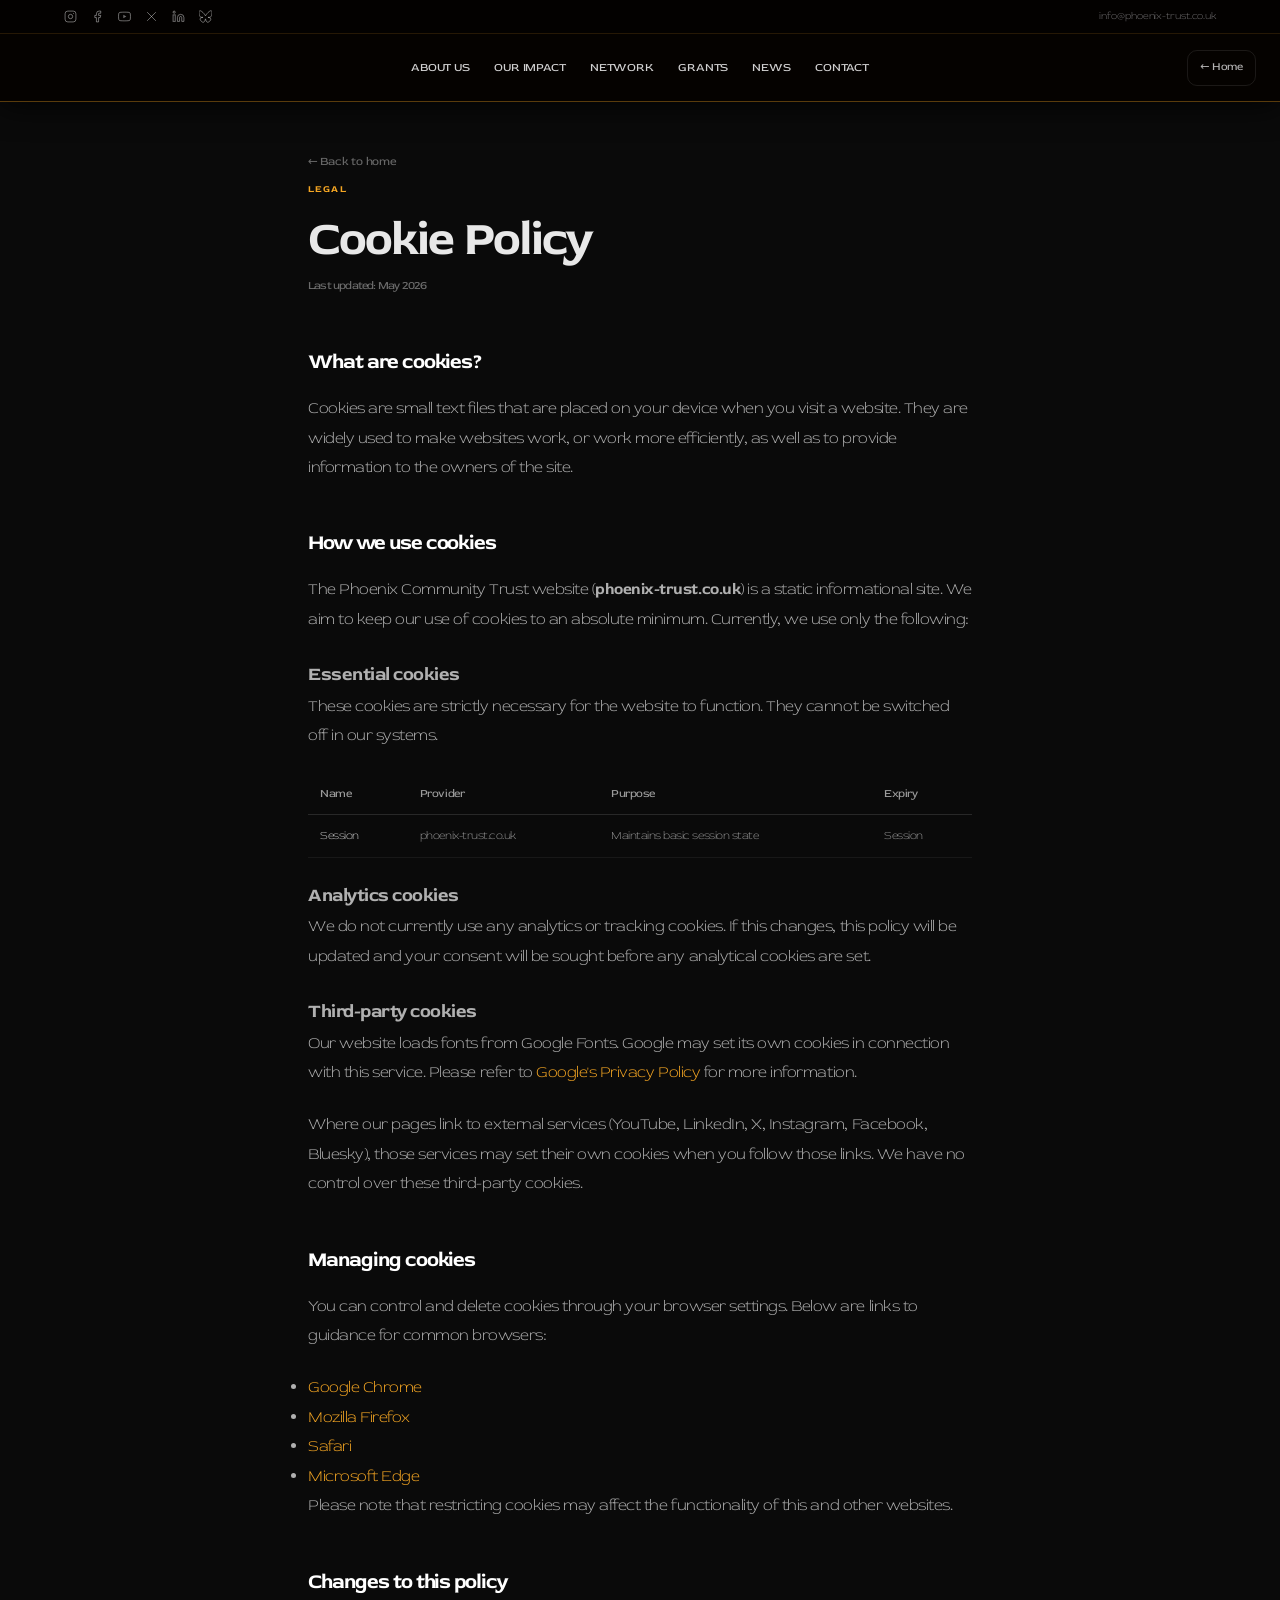
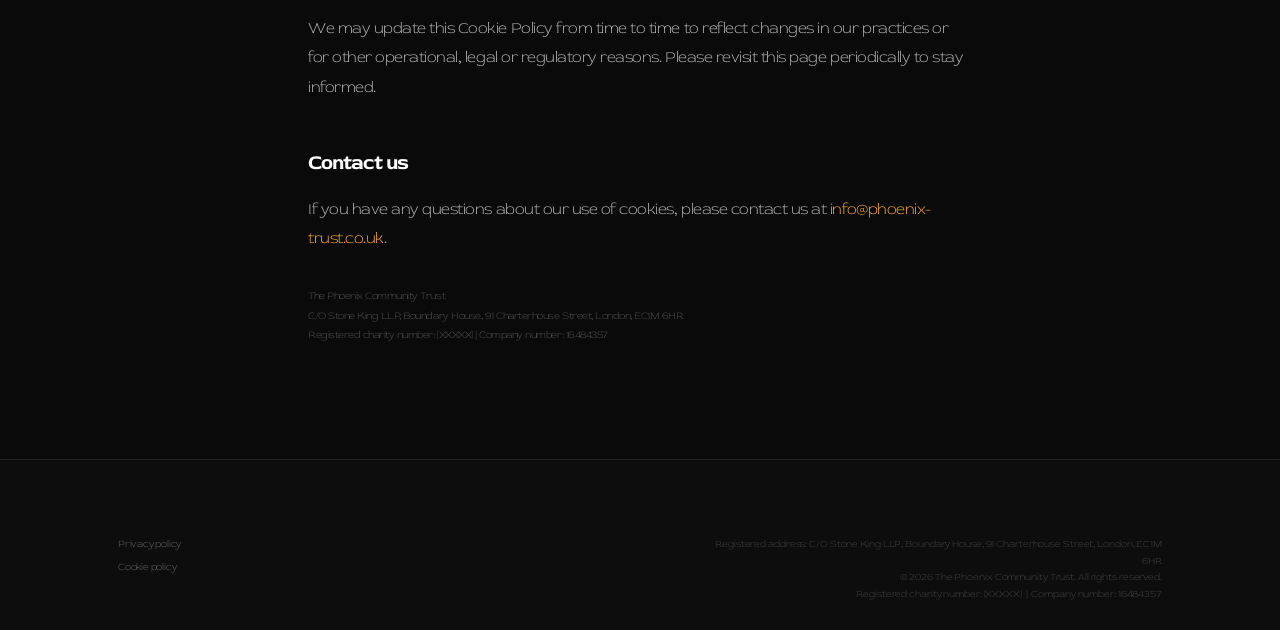
==== cookies.html @ 5bc03582 "Add top bar, Board of Trustees, cookies.html, footer legal update - Fixed top bar (34px): social ico" ====
<!DOCTYPE html>
<html lang="en">
<head>
  <meta charset="UTF-8" />
  <meta name="viewport" content="width=device-width, initial-scale=1.0" />
  <title>Cookie Policy — The Phoenix Community Trust</title>
  <link rel="stylesheet" href="styles.css" />
  <link rel="preconnect" href="https://fonts.googleapis.com" />
  <link rel="preconnect" href="https://fonts.gstatic.com" crossorigin />
  <link href="https://fonts.googleapis.com/css2?family=Red+Rose:wght@300;400;700&display=swap" rel="stylesheet" />
</head>
<body>

  <!-- ===================== TOP BAR ===================== -->
  <div class="topbar" role="complementary" aria-label="Social links and contact">
    <div class="topbar-inner">
      <div class="topbar-socials" aria-label="Follow us">
        <a href="#" class="tb-social" aria-label="Instagram" rel="noopener noreferrer" target="_blank">
          <svg width="13" height="13" viewBox="0 0 24 24" fill="none" stroke="currentColor" stroke-width="1.8" aria-hidden="true"><rect x="2" y="2" width="20" height="20" rx="5"/><circle cx="12" cy="12" r="4"/><circle cx="17.5" cy="6.5" r="1" fill="currentColor" stroke="none"/></svg>
        </a>
        <a href="#" class="tb-social" aria-label="Facebook" rel="noopener noreferrer" target="_blank">
          <svg width="13" height="13" viewBox="0 0 24 24" fill="none" stroke="currentColor" stroke-width="1.8" aria-hidden="true"><path d="M18 2h-3a5 5 0 0 0-5 5v3H7v4h3v8h4v-8h3l1-4h-4V7a1 1 0 0 1 1-1h3z"/></svg>
        </a>
        <a href="https://www.youtube.com/@ThePhoenixCommunityTrust" class="tb-social" aria-label="YouTube" rel="noopener noreferrer" target="_blank">
          <svg width="13" height="13" viewBox="0 0 24 24" fill="none" stroke="currentColor" stroke-width="1.8" aria-hidden="true"><path d="M22.54 6.42a2.78 2.78 0 0 0-1.95-1.96C18.88 4 12 4 12 4s-6.88 0-8.59.46A2.78 2.78 0 0 0 1.46 6.42 29 29 0 0 0 1 12a29 29 0 0 0 .46 5.58A2.78 2.78 0 0 0 3.41 19.6C5.12 20 12 20 12 20s6.88 0 8.59-.46a2.78 2.78 0 0 0 1.95-1.95A29 29 0 0 0 23 12a29 29 0 0 0-.46-5.58z"/><polygon points="9.75 15.02 15.5 12 9.75 8.98 9.75 15.02" fill="currentColor" stroke="none"/></svg>
        </a>
        <a href="https://x.com/phoenix_trust_" class="tb-social" aria-label="X (Twitter)" rel="noopener noreferrer" target="_blank">
          <svg width="13" height="13" viewBox="0 0 24 24" fill="none" stroke="currentColor" stroke-width="1.8" aria-hidden="true"><path d="M4 4l16 16M20 4L4 20"/></svg>
        </a>
        <a href="https://www.linkedin.com/company/phoenix-community-trust/" class="tb-social" aria-label="LinkedIn" rel="noopener noreferrer" target="_blank">
          <svg width="13" height="13" viewBox="0 0 24 24" fill="none" stroke="currentColor" stroke-width="1.8" aria-hidden="true"><path d="M16 8a6 6 0 0 1 6 6v7h-4v-7a2 2 0 0 0-4 0v7h-4v-7a6 6 0 0 1 6-6z"/><rect x="2" y="9" width="4" height="12"/><circle cx="4" cy="4" r="2"/></svg>
        </a>
        <a href="https://bsky.app/profile/phoenix-trust.bsky.social" class="tb-social" aria-label="Bluesky" rel="noopener noreferrer" target="_blank">
          <svg width="13" height="13" viewBox="0 0 24 24" fill="none" stroke="currentColor" stroke-width="1.8" aria-hidden="true"><path d="M12 10.8c-1.087-2.114-4.046-6.053-6.798-7.995C2.566.944 1.561 1.266.902 1.565.139 1.908 0 3.08 0 3.768c0 .69.378 5.65.624 6.479.815 2.736 3.713 3.66 6.383 3.364.136-.02.275-.039.415-.056-.138.022-.276.04-.415.056-3.912.58-7.387 2.005-2.83 7.078 5.013 5.19 6.87-1.113 7.823-4.308.953 3.195 2.05 9.271 7.733 4.308 4.267-4.308 1.172-6.498-2.74-7.078a8.741 8.741 0 0 1-.415-.056c.14.017.279.036.415.056 2.67.297 5.568-.628 6.383-3.364.246-.828.624-5.79.624-6.478 0-.69-.139-1.861-.902-2.204-.659-.299-1.664-.62-4.3 1.24C16.046 4.748 13.087 8.687 12 10.8z"/></svg>
        </a>
      </div>
      <a href="mailto:info@phoenix-trust.co.uk" class="tb-email">info@phoenix-trust.co.uk</a>
    </div>
  </div>

  <a class="skip-link" href="#main-content">Skip to main content</a>

  <header class="site-header" id="site-header">
    <nav class="header-nav" id="main-nav" aria-label="Primary navigation">
      <a href="index.html#about"  class="nav-link">About Us</a>
      <a href="index.html#impact" class="nav-link">Our Impact</a>
      <a href="index.html#network" class="nav-link">Network</a>
      <a href="index.html#grants" class="nav-link">Grants</a>
      <a href="index.html#news"   class="nav-link">News</a>
      <a href="index.html#contact" class="nav-link">Contact</a>
    </nav>
    <div class="header-right">
      <a href="index.html" class="h-search-btn" aria-label="Back to home" style="font-size:0.7rem;width:auto;padding:0 12px;gap:6px;letter-spacing:-0.02em;color:rgba(255,255,255,0.7)">
        &larr; Home
      </a>
    </div>
  </header>

  <main id="main-content" class="news-article" role="main">
    <a href="index.html" class="article-back">&larr; Back to home</a>

    <div class="article-eyebrow">Legal</div>
    <h1 style="font-size:clamp(1.8rem,4vw,3rem);font-weight:700;letter-spacing:-0.04em;line-height:1.1;margin:16px 0 10px;">Cookie Policy</h1>
    <p style="font-size:0.72rem;color:rgba(255,255,255,0.4);margin-bottom:48px;">Last updated: May 2026</p>

    <div class="article-body" style="max-width:680px;">

      <h2>What are cookies?</h2>
      <p>Cookies are small text files that are placed on your device when you visit a website. They are widely used to make websites work, or work more efficiently, as well as to provide information to the owners of the site.</p>

      <h2>How we use cookies</h2>
      <p>The Phoenix Community Trust website (<strong>phoenix-trust.co.uk</strong>) is a static informational site. We aim to keep our use of cookies to an absolute minimum. Currently, we use only the following:</p>

      <h3>Essential cookies</h3>
      <p>These cookies are strictly necessary for the website to function. They cannot be switched off in our systems.</p>
      <table style="width:100%;border-collapse:collapse;margin:20px 0;font-size:0.72rem;">
        <thead>
          <tr style="border-bottom:1px solid rgba(255,255,255,0.12);">
            <th style="padding:10px 12px;text-align:left;color:rgba(255,255,255,0.6);font-weight:400;">Name</th>
            <th style="padding:10px 12px;text-align:left;color:rgba(255,255,255,0.6);font-weight:400;">Provider</th>
            <th style="padding:10px 12px;text-align:left;color:rgba(255,255,255,0.6);font-weight:400;">Purpose</th>
            <th style="padding:10px 12px;text-align:left;color:rgba(255,255,255,0.6);font-weight:400;">Expiry</th>
          </tr>
        </thead>
        <tbody>
          <tr style="border-bottom:1px solid rgba(255,255,255,0.06);">
            <td style="padding:10px 12px;color:rgba(255,255,255,0.75);">Session</td>
            <td style="padding:10px 12px;color:rgba(255,255,255,0.55);">phoenix-trust.co.uk</td>
            <td style="padding:10px 12px;color:rgba(255,255,255,0.55);">Maintains basic session state</td>
            <td style="padding:10px 12px;color:rgba(255,255,255,0.55);">Session</td>
          </tr>
        </tbody>
      </table>

      <h3>Analytics cookies</h3>
      <p>We do not currently use any analytics or tracking cookies. If this changes, this policy will be updated and your consent will be sought before any analytical cookies are set.</p>

      <h3>Third-party cookies</h3>
      <p>Our website loads fonts from Google Fonts. Google may set its own cookies in connection with this service. Please refer to <a href="https://policies.google.com/privacy" target="_blank" rel="noopener noreferrer" style="color:var(--orange)">Google's Privacy Policy</a> for more information.</p>
      <p>Where our pages link to external services (YouTube, LinkedIn, X, Instagram, Facebook, Bluesky), those services may set their own cookies when you follow those links. We have no control over these third-party cookies.</p>

      <h2>Managing cookies</h2>
      <p>You can control and delete cookies through your browser settings. Below are links to guidance for common browsers:</p>
      <ul>
        <li><a href="https://support.google.com/chrome/answer/95647" target="_blank" rel="noopener noreferrer" style="color:var(--orange)">Google Chrome</a></li>
        <li><a href="https://support.mozilla.org/en-US/kb/enable-and-disable-cookies-website-preferences" target="_blank" rel="noopener noreferrer" style="color:var(--orange)">Mozilla Firefox</a></li>
        <li><a href="https://support.apple.com/en-gb/guide/safari/sfri11471/mac" target="_blank" rel="noopener noreferrer" style="color:var(--orange)">Safari</a></li>
        <li><a href="https://support.microsoft.com/en-us/windows/delete-and-manage-cookies-168dab11-0753-043d-7c16-ede5947fc64d" target="_blank" rel="noopener noreferrer" style="color:var(--orange)">Microsoft Edge</a></li>
      </ul>
      <p>Please note that restricting cookies may affect the functionality of this and other websites.</p>

      <h2>Changes to this policy</h2>
      <p>We may update this Cookie Policy from time to time to reflect changes in our practices or for other operational, legal or regulatory reasons. Please revisit this page periodically to stay informed.</p>

      <h2>Contact us</h2>
      <p>If you have any questions about our use of cookies, please contact us at <a href="mailto:info@phoenix-trust.co.uk" style="color:var(--orange)">info@phoenix-trust.co.uk</a>.</p>
      <p style="margin-top:32px;font-size:0.66rem;color:rgba(255,255,255,0.28);">
        The Phoenix Community Trust<br>
        C/O Stone King LLP, Boundary House, 91 Charterhouse Street, London, EC1M 6HR<br>
        Registered charity number: [XXXXX] | Company number: 16484357
      </p>

    </div>
  </main>

  <footer class="site-footer" role="contentinfo">
    <div class="container">
      <div class="footer-bottom">
        <nav class="footer-legal" aria-label="Legal links">
          <a href="privacy.html">Privacy policy</a>
          <a href="cookies.html" aria-current="page">Cookie policy</a>
        </nav>
        <p class="footer-reg">
          Registered address: C/O Stone King LLP, Boundary House, 91 Charterhouse Street, London, EC1M 6HR<br>
          &copy; 2026 The Phoenix Community Trust. All rights reserved.<br>
          Registered charity number: [XXXXX]&nbsp;&nbsp;|&nbsp;&nbsp;Company number: 16484357
        </p>
      </div>
    </div>
  </footer>

</body>
</html>
---- styles.css ----
/* ============================================================
   PHOENIX COMMUNITY TRUST — styles.css
   Font: Red Rose 300/400/700 | WCAG 2.2 AA | Dark theme
   ============================================================ */

@import url('https://fonts.googleapis.com/css2?family=Red+Rose:wght@300;400;700&display=swap');

/* ---- TOKENS ---- */
:root {
  --bg:        #0a0a0a;
  --card:      #111111;
  --card2:     #181818;
  --border:    rgba(255,255,255,0.09);
  --text:      #e8e8e8;
  --muted:     rgba(255,255,255,0.48); /* AA-safe on #111 */
  --orange:    #F5A623;
  --red:       #E85D04;
  --pink:      #C9184A;
  --grad:      linear-gradient(135deg, #F5A623 0%, #E85D04 50%, #C9184A 100%);
  --h:         68px;
  --topbar:    34px;
  --r:         14px;
  --ease:      cubic-bezier(0.16, 1, 0.3, 1);
}

/* ---- RESET ---- */
*, *::before, *::after { box-sizing: border-box; margin: 0; padding: 0; }
html  { scroll-behavior: smooth; }
body  {
  font-family: 'Red Rose', system-ui, sans-serif;
  font-weight: 400;
  letter-spacing: -0.05em;
  background: var(--bg);
  color: var(--text);
  line-height: 1.65;
  overflow-x: hidden;
}
a     { color: inherit; text-decoration: none; }
img   { max-width: 100%; display: block; }
button{ cursor: pointer; font-family: inherit; border: none; background: none; }

/* Scrollbar */
::-webkit-scrollbar       { width: 5px; }
::-webkit-scrollbar-track { background: var(--bg); }
::-webkit-scrollbar-thumb { background: var(--red); border-radius: 3px; }

/* ============================================================
   ACCESSIBILITY
   ============================================================ */

/* Screen-reader only */
.sr-only {
  position: absolute; width: 1px; height: 1px;
  padding: 0; margin: -1px; overflow: hidden;
  clip: rect(0,0,0,0); white-space: nowrap; border: 0;
}

/* Skip link */
.skip-link {
  position: fixed; top: -100%; left: 16px; z-index: 9999;
  background: var(--orange); color: #000;
  font-size: 0.8rem; font-weight: 700; letter-spacing: -0.02em;
  padding: 10px 18px; border-radius: 0 0 10px 10px;
  transition: top 0.2s;
}
.skip-link:focus { top: 0; }

/* Section jump nav — visible only on keyboard focus */
.section-jumps {
  position: fixed; top: -100%; left: 0; right: 0;
  z-index: 9998;
  background: rgba(10,10,10,0.97);
  border-bottom: 1px solid var(--border);
  backdrop-filter: blur(20px);
  display: flex; align-items: center; justify-content: center;
  gap: 4px; padding: 10px 16px;
  transition: top 0.22s ease;
}
.section-jumps:focus-within { top: calc(var(--topbar) + var(--h)); }
.sj-link {
  padding: 6px 14px; border-radius: 8px;
  font-size: 0.7rem; font-weight: 700;
  letter-spacing: -0.01em; text-transform: uppercase;
  color: rgba(255,255,255,0.55);
  transition: color 0.15s, background 0.15s;
  white-space: nowrap;
}
.sj-link:hover,
.sj-link:focus { color: var(--orange); background: rgba(245,166,35,0.1); outline: none; }

/* Focus ring — all interactive elements */
:focus-visible {
  outline: 2px solid var(--orange);
  outline-offset: 3px;
  border-radius: 4px;
}
/* Reset browser default outline when using focus-visible */
:focus:not(:focus-visible) { outline: none; }

/* Reduced motion */
@media (prefers-reduced-motion: reduce) {
  *, *::before, *::after {
    animation-duration:   0.01ms !important;
    animation-iteration-count: 1 !important;
    transition-duration:  0.01ms !important;
  }
  .reveal-up { transform: none !important; }
  html { scroll-behavior: auto; }
}

/* ============================================================
   UTILITIES
   ============================================================ */
.gradient-text {
  background: var(--grad);
  -webkit-background-clip: text;
  -webkit-text-fill-color: transparent;
  background-clip: text;
}

/* Scroll reveal */
.reveal-up {
  opacity: 0;
  transform: translateY(36px);
  transition:
    opacity   0.9s var(--ease) var(--delay, 0s),
    transform 0.9s var(--ease) var(--delay, 0s);
}
.reveal-up.visible { opacity: 1; transform: translateY(0); }

/* ============================================================
   TOP BAR (social icons + email)
   ============================================================ */
.topbar {
  position: fixed; top: 0; left: 0; right: 0;
  z-index: 1001;
  height: var(--topbar);
  background: rgba(3,1,0,1);
  border-bottom: 1px solid rgba(245,166,35,0.14);
  display: flex; align-items: center;
}
.topbar-inner {
  width: 100%; max-width: 1200px;
  margin: 0 auto; padding: 0 24px;
  display: flex; align-items: center; justify-content: space-between;
}
.topbar-socials { display: flex; align-items: center; gap: 14px; }
.tb-social {
  display: flex; align-items: center;
  color: rgba(255,255,255,0.42);
  transition: color 0.2s;
}
.tb-social:hover { color: var(--orange); }
.tb-email {
  font-size: 0.64rem; letter-spacing: -0.01em; font-weight: 300;
  color: rgba(255,255,255,0.42);
  transition: color 0.2s;
}
.tb-email:hover { color: var(--orange); }

/* ============================================================
   HEADER
   ============================================================ */
.site-header {
  position: fixed; top: var(--topbar); left: 0; right: 0;
  z-index: 1000;
  height: var(--h);
  display: flex; align-items: center; justify-content: flex-end;
  padding: 0 24px;
  background: rgba(6,3,1,0.98);
  backdrop-filter: blur(20px) saturate(160%);
  border-bottom: 1px solid rgba(245,166,35,0.35);
  box-shadow: 0 2px 32px rgba(0,0,0,0.85);
  transition: background 0.4s ease, border-color 0.4s ease;
}
.site-header.scrolled {
  background: rgba(5,2,0,1);
  border-bottom-color: rgba(245,166,35,0.45);
}

/* Center nav */
.header-nav {
  display: flex; align-items: center; gap: 2px;
  position: absolute; left: 50%; transform: translateX(-50%);
}
.nav-link {
  font-size: 0.72rem; font-weight: 400;
  letter-spacing: -0.01em; text-transform: uppercase;
  color: rgba(255,255,255,0.82);
  padding: 6px 11px; border-radius: 8px;
  transition: color 0.2s, background 0.2s;
  white-space: nowrap;
}
.nav-link:hover       { color: #fff; background: rgba(255,255,255,0.07); }
.nav-link.active      { color: var(--orange); background: rgba(245,166,35,0.09); }

/* Header right group */
.header-right { display: flex; align-items: center; gap: 10px; flex-shrink: 0; }

/* ---- Search toggle button ---- */
.h-search-btn {
  width: 36px; height: 36px; border-radius: 10px;
  border: 1px solid var(--border);
  color: rgba(255,255,255,0.5);
  display: flex; align-items: center; justify-content: center;
  flex-shrink: 0;
  transition: color 0.2s, background 0.2s, border-color 0.2s;
}
.h-search-btn:hover,
.h-search-btn[aria-expanded="true"] {
  color: var(--orange);
  background: rgba(245,166,35,0.09);
  border-color: rgba(245,166,35,0.25);
}

/* Search bar drop (slides in below header) */
.search-bar-drop {
  position: fixed;
  top: calc(var(--topbar) + var(--h)); left: 0; right: 0;
  z-index: 999;
  background: rgba(10,10,10,0.97);
  border-bottom: 1px solid var(--border);
  backdrop-filter: blur(24px) saturate(160%);
  transform: translateY(-110%);
  transition: transform 0.38s var(--ease);
  pointer-events: none;
}
.search-bar-drop.open {
  transform: translateY(0);
  pointer-events: all;
}
.search-bar-inner {
  position: relative;
  display: flex; align-items: center;
  max-width: 640px; margin: 0 auto;
  padding: 14px 28px; gap: 10px;
}
.h-search-icon { color: rgba(255,255,255,0.35); flex-shrink: 0; }
.h-search-input {
  flex: 1; background: transparent; border: none;
  color: var(--text);
  font-family: 'Red Rose', sans-serif;
  font-size: 0.88rem; font-weight: 300;
  letter-spacing: -0.03em;
  padding: 6px 0; outline: none;
}
.h-search-input::placeholder { color: rgba(255,255,255,0.25); }
.h-search-input::-webkit-search-cancel-button { display: none; }

/* Search dropdown */
.h-search-dropdown {
  position: absolute;
  top: calc(100% - 4px); left: 28px; right: 28px;
  background: #1a1a1a;
  border: 1px solid var(--border);
  border-radius: 12px;
  overflow: hidden;
  z-index: 600;
  box-shadow: 0 12px 40px rgba(0,0,0,0.6);
}
.h-search-dropdown:not([hidden]) { display: block; }

.sdr-item {
  display: flex; align-items: center; gap: 12px;
  width: 100%; padding: 12px 16px;
  border: none; background: none;
  text-align: left; cursor: pointer;
  font-family: 'Red Rose', sans-serif;
  border-bottom: 1px solid var(--border);
  transition: background 0.15s;
}
.sdr-item:last-child { border-bottom: none; }
.sdr-item:hover { background: rgba(245,166,35,0.07); }
.sdr-section {
  font-size: 0.6rem; font-weight: 700;
  letter-spacing: 0.08em; text-transform: uppercase;
  color: var(--orange); min-width: 80px;
}
.sdr-text { font-size: 0.82rem; font-weight: 300; color: rgba(255,255,255,0.75); }
.sdr-empty { padding: 14px 16px; font-size: 0.8rem; color: var(--muted); }


/* Hamburger */
.hamburger {
  width: 38px; height: 38px; border-radius: 10px;
  border: 1px solid var(--border);
  display: none; flex-direction: column;
  align-items: center; justify-content: center; gap: 5px;
  transition: background 0.2s;
}
.hamburger:hover { background: rgba(255,255,255,0.07); }
.hamburger span  { display: block; width: 18px; height: 1.5px; background: #fff; border-radius: 2px; }

/* ---- Mobile nav ---- */
.mobile-nav {
  position: fixed; top: 0; right: 0;
  width: min(300px, 82vw); height: 100dvh;
  z-index: 2000;
  background: #111;
  border-left: 1px solid var(--border);
  padding: 72px 24px 32px;
  display: flex; flex-direction: column; gap: 2px;
  transform: translateX(110%);
  transition: transform 0.4s var(--ease);
  overflow-y: auto;
}
.mobile-nav.open { transform: translateX(0); }

.mobile-close {
  position: absolute; top: 18px; right: 18px;
  font-size: 1.5rem; color: rgba(255,255,255,0.55);
  width: 38px; height: 38px; border-radius: 10px;
  display: flex; align-items: center; justify-content: center;
  transition: background 0.2s;
}
.mobile-close:hover { background: rgba(255,255,255,0.08); color: #fff; }

.mobile-link {
  font-size: 1rem; font-weight: 400; letter-spacing: -0.04em;
  color: rgba(255,255,255,0.65);
  padding: 11px 0; border-bottom: 1px solid var(--border);
  transition: color 0.2s;
}
.mobile-link:hover { color: var(--orange); }

.mobile-nav-socials {
  display: flex; gap: 10px; flex-wrap: wrap;
  margin-top: auto; padding-top: 24px;
}
.mob-social {
  width: 38px; height: 38px; border-radius: 10px;
  border: 1px solid var(--border);
  color: rgba(255,255,255,0.45);
  display: flex; align-items: center; justify-content: center;
  transition: color 0.2s, background 0.2s;
}
.mob-social:hover { color: var(--orange); background: rgba(245,166,35,0.09); }

.nav-overlay {
  position: fixed; inset: 0; z-index: 1999;
  background: rgba(0,0,0,0.55); backdrop-filter: blur(4px);
  opacity: 0; pointer-events: none;
  transition: opacity 0.3s ease;
}
.nav-overlay.open { opacity: 1; pointer-events: all; }

/* ---- Join button ---- */
.btn-join {
  display: inline-block;
  padding: 12px 32px; border-radius: 9999px;
  background: linear-gradient(135deg, #C9184A, #E85D04);
  color: #fff;
  font-family: 'Red Rose', sans-serif;
  font-size: 0.82rem; font-weight: 700;
  letter-spacing: -0.02em; text-transform: uppercase;
  transition: opacity 0.2s, transform 0.2s;
  white-space: nowrap;
}
.btn-join:hover { opacity: 0.82; transform: scale(1.03); }


/* ============================================================
   SECTIONS — shared
   ============================================================ */
.section { padding: 120px 0; position: relative; }

.container { max-width: 1100px; margin: 0 auto; padding: 0 28px; }
.container.center { text-align: center; }

.eyebrow {
  display: inline-block;
  font-size: 0.62rem; font-weight: 700;
  letter-spacing: 0.14em; text-transform: uppercase;
  color: var(--orange); margin-bottom: 14px;
}
.section-h {
  font-size: clamp(2.2rem, 5vw, 4.2rem);
  font-weight: 700; letter-spacing: -0.05em;
  line-height: 1.05; margin-bottom: 20px;
}
.section-body {
  font-size: 1rem; font-weight: 300;
  letter-spacing: -0.03em; color: var(--muted);
  max-width: 640px; margin: 0 auto 48px;
  line-height: 1.8;
}

/* ============================================================
   HERO
   ============================================================ */
.hero {
  min-height: 100vh;
  display: flex; flex-direction: column;
  align-items: center; justify-content: center;
  text-align: center;
  padding-top: calc(var(--topbar) + var(--h));
  position: relative; overflow: hidden;
}
.hero-glow {
  position: absolute; inset: 0; pointer-events: none;
  background:
    radial-gradient(ellipse 70% 55% at 50% 55%, rgba(232,93,4,0.15) 0%, transparent 70%),
    radial-gradient(ellipse 40% 28% at 50% 75%, rgba(201,24,74,0.09) 0%, transparent 65%);
  animation: glowPulse 7s ease-in-out infinite alternate;
}
@keyframes glowPulse { from { opacity: 0.65; } to { opacity: 1; } }

.hero-content {
  display: flex; flex-direction: column; align-items: center; gap: 18px;
  position: relative; z-index: 1; padding: 0 24px;
}
.hero-flame {
  width: clamp(160px, 25vw, 280px);
  height: auto;
}
.flame-svg {
  width: 100%; height: auto;
  filter: drop-shadow(0 0 50px rgba(232,93,4,0.55)) drop-shadow(0 0 100px rgba(201,24,74,0.28));
  animation: flameFloat 5s ease-in-out infinite;
}
@keyframes flameFloat { 0%,100% { transform: translateY(0); } 50% { transform: translateY(-10px); } }

.hero-wordmark { text-align: center; }
.hero-wordmark-text {
  font-size: clamp(2.2rem, 5.5vw, 5.2rem);
  font-weight: 700; letter-spacing: -0.05em;
  line-height: 1.0;
  background: var(--grad);
  -webkit-background-clip: text;
  -webkit-text-fill-color: transparent;
  background-clip: text;
}
.hero-sub {
  font-size: clamp(0.68rem, 1.1vw, 0.78rem);
  font-weight: 300; letter-spacing: -0.03em;
  color: rgba(255,255,255,0.28);
  max-width: 480px; line-height: 1.75;
}
.hero-cta {
  display: inline-flex; align-items: center; gap: 8px; margin-top: 4px;
  font-size: 0.78rem; font-weight: 700; letter-spacing: -0.01em;
  color: rgba(255,255,255,0.45);
  padding: 8px 0; border-bottom: 1px solid rgba(255,255,255,0.12);
  transition: color 0.2s, border-color 0.2s;
}
.hero-cta:hover { color: var(--orange); border-color: var(--orange); }
.hero-cta svg  { transition: transform 0.3s; }
.hero-cta:hover svg { transform: translateY(3px); }

/* ============================================================
   STATS
   ============================================================ */
.stats-grid {
  display: grid; grid-template-columns: repeat(4, 1fr);
  gap: 16px; margin-top: 52px;
}
.stat-card {
  background: var(--card); border: 1px solid var(--border);
  border-radius: var(--r); padding: 44px 24px;
  box-shadow: inset 0 2px 14px rgba(0,0,0,0.45);
  transition: background 0.3s, transform 0.3s;
}
.stat-card:hover { background: var(--card2); transform: translateY(-4px); }
.stat-n {
  display: block;
  font-size: clamp(2.4rem, 4.5vw, 3.8rem);
  font-weight: 700; letter-spacing: -0.05em;
  line-height: 1; margin-bottom: 10px;
}
.stat-l {
  display: block; font-size: 0.8rem; font-weight: 300;
  letter-spacing: -0.02em; color: var(--muted); line-height: 1.5;
}

/* ============================================================
   UK MAP
   ============================================================ */
.map-wrap {
  display: flex; align-items: flex-start;
  justify-content: center; gap: 48px;
  margin-top: 52px; flex-wrap: wrap;
}
#where-we-work { padding: 80px 0 52px; }
.map-container {
  position: relative; flex-shrink: 0;
  width: clamp(240px, 36vw, 420px);
}
.uk-map-bg {
  width: 100%; display: block;
  filter: brightness(0) invert(1);
  opacity: 0.1;
}
.map-dots-svg {
  position: absolute; inset: 0;
  width: 100%; height: 100%;
}

/* Dot pulse rings */
.dp {
  fill: rgba(245,166,35,0.12);
  animation: dpPulse 2.8s ease-out infinite;
}
.rdot:nth-child(2) .dp { animation-delay: -0.35s; }
.rdot:nth-child(3) .dp { animation-delay: -0.70s; }
.rdot:nth-child(4) .dp { animation-delay: -1.05s; }
.rdot:nth-child(5) .dp { animation-delay: -1.40s; }
.rdot:nth-child(6) .dp { animation-delay: -1.75s; }
.rdot:nth-child(7) .dp { animation-delay: -2.10s; }
.rdot:nth-child(8) .dp { animation-delay: -2.45s; }
.rdot:nth-child(9) .dp { animation-delay: -2.80s; }

@keyframes dpPulse {
  0%   { r: 8;  opacity: 0.5; }
  70%  { r: 22; opacity: 0; }
  100% { r: 22; opacity: 0; }
}
.dc { cursor: pointer; transition: r 0.2s; }
.rdot:hover .dc,
.rdot:focus .dc { r: 11; }
.rdot:focus-visible { outline: 2px solid var(--orange); outline-offset: 4px; border-radius: 50%; }

/* Map hover card */
.map-card {
  position: absolute;
  min-width: 180px; max-width: 220px;
  background: rgba(22,22,22,0.97);
  border: 1px solid rgba(245,166,35,0.3);
  border-radius: 12px; padding: 12px 14px;
  pointer-events: none; z-index: 10;
  transform: translateY(-8px);
  transition: opacity 0.2s, transform 0.2s;
  text-align: left;
}
.map-card:not([hidden]) { display: block; }
.mc-active {
  display: inline-block;
  font-size: 0.58rem; font-weight: 700;
  letter-spacing: 0.1em; text-transform: uppercase;
  color: #22c55e; background: rgba(34,197,94,0.1);
  border: 1px solid rgba(34,197,94,0.25);
  border-radius: 9999px; padding: 2px 8px; margin-bottom: 6px;
}
.mc-name {
  display: block; font-size: 0.82rem; font-weight: 700;
  letter-spacing: -0.04em; color: #fff; line-height: 1.3; margin-bottom: 4px;
}
.mc-partner {
  display: block; font-size: 0.7rem; font-weight: 300;
  letter-spacing: -0.02em; color: var(--muted); margin-bottom: 8px;
}
.mc-link {
  font-size: 0.68rem; font-weight: 700;
  letter-spacing: -0.01em; color: var(--orange);
  pointer-events: all;
  transition: opacity 0.2s;
}
.mc-link:hover { opacity: 0.7; }

/* Map legend */
.map-legend-list {
  list-style: none; text-align: left;
  display: flex; flex-direction: column; gap: 8px;
  padding-top: 4px;
}
.map-legend-list li {
  display: flex; align-items: center; gap: 10px;
  font-size: 0.82rem; font-weight: 300;
  letter-spacing: -0.03em; color: rgba(255,255,255,0.6);
}
.leg-dot {
  width: 8px; height: 8px; border-radius: 50%;
  background: var(--grad); flex-shrink: 0;
}
.active-pill {
  font-size: 0.58rem; font-weight: 700;
  letter-spacing: 0.06em; text-transform: uppercase;
  color: #22c55e; background: rgba(34,197,94,0.1);
  border: 1px solid rgba(34,197,94,0.25);
  border-radius: 9999px; padding: 2px 8px; margin-left: auto;
}

/* ============================================================
   NETWORK — floating partner cards
   ============================================================ */
.partners-grid {
  display: grid; grid-template-columns: repeat(3, 1fr);
  gap: 16px; margin-top: 52px; align-items: start;
}
.pcard {
  background: var(--card); border: 1px solid var(--border);
  border-radius: var(--r); padding: 26px 22px 22px;
  cursor: pointer;
  animation: cardFloat var(--fd, 7s) ease-in-out infinite var(--fdt, 0s);
  transition: transform 0.5s var(--ease), border-color 0.3s, box-shadow 0.4s;
  display: flex; flex-direction: column; gap: 8px;
}
@keyframes cardFloat {
  0%,100% { transform: translateY(0); }
  50%     { transform: translateY(-6px); }
}
.pcard:hover, .pcard:focus-visible {
  transform: translateY(-4px);
  border-color: rgba(245,166,35,0.35);
  box-shadow: 0 14px 44px rgba(232,93,4,0.12);
  animation-play-state: paused;
}
.pcard:focus-visible { outline: 2px solid var(--orange); outline-offset: 3px; }
.pc-region {
  font-size: 0.58rem; font-weight: 700;
  letter-spacing: 0.1em; text-transform: uppercase;
  color: var(--orange); background: rgba(245,166,35,0.09);
  border: 1px solid rgba(245,166,35,0.18);
  border-radius: 9999px; padding: 3px 10px; align-self: flex-start;
}
.pc-name {
  font-size: clamp(0.95rem, 2vw, 1.2rem); font-weight: 700;
  letter-spacing: -0.05em; color: #fff; line-height: 1.2;
}
.pc-hint {
  font-size: 0.62rem; font-weight: 300; letter-spacing: -0.01em;
  color: rgba(255,255,255,0.22);
  transition: color 0.2s;
}
.pcard:hover .pc-hint, .pcard:focus-visible .pc-hint { color: var(--orange); }

/* Partner card — in-card accordion */
.pcard.is-open {
  animation-play-state: paused;
  transform: translateY(-2px) !important;
  border-color: rgba(245,166,35,0.35);
  box-shadow: 0 14px 44px rgba(232,93,4,0.14);
}
.pcard-detail {
  max-height: 0; overflow: hidden; opacity: 0;
  transition: max-height 0.44s ease-in-out, opacity 0.3s ease;
}
.pcard.is-open .pcard-detail { max-height: 300px; opacity: 1; }
.pcard-detail-inner {
  padding-top: 14px; margin-top: 6px;
  border-top: 1px solid var(--border);
  display: flex; flex-direction: column; gap: 8px;
}
.pc-tagline {
  font-size: 0.6rem; font-weight: 700;
  letter-spacing: 0.07em; text-transform: uppercase;
  color: rgba(255,255,255,0.38); line-height: 1.4;
}
.pc-desc {
  font-size: 0.8rem; font-weight: 300;
  letter-spacing: -0.03em; color: var(--muted);
  line-height: 1.7;
}

/* ============================================================
   GRANTS
   ============================================================ */
.grants-section {
  background: linear-gradient(180deg, transparent 0%, rgba(232,93,4,0.04) 50%, transparent 100%);
}
.grants-quote {
  max-width: 700px; margin: 0 auto 44px;
  font-size: clamp(0.88rem, 1.6vw, 1rem); font-weight: 400;
  letter-spacing: -0.04em; line-height: 1.75;
  color: rgba(255,255,255,0.45);
  border-left: 2px solid var(--orange); padding-left: 20px;
  text-align: left;
}
.grant-steps {
  max-width: 720px; margin: 0 auto;
  display: flex; flex-direction: column; gap: 2px;
  text-align: left;
}
.gstep {
  background: var(--card); border: 1px solid var(--border);
  border-radius: var(--r); overflow: hidden;
  transition: border-color 0.3s;
}
.gstep.is-open { border-color: rgba(245,166,35,0.28); }

.gstep-toggle {
  width: 100%; display: flex; align-items: center; gap: 16px;
  padding: 20px 22px; background: none;
  font-family: 'Red Rose', sans-serif;
  text-align: left; transition: background 0.2s;
}
.gstep-toggle:hover { background: rgba(255,255,255,0.03); }
.gstep-num {
  font-size: 0.68rem; font-weight: 700;
  letter-spacing: -0.01em; min-width: 22px;
}
.gstep-title {
  flex: 1; font-size: 0.9rem; font-weight: 700;
  letter-spacing: -0.04em; color: var(--text);
}
.chevron {
  color: var(--muted); flex-shrink: 0;
  transition: transform 0.35s var(--ease), color 0.2s;
}
.gstep.is-open .chevron { transform: rotate(180deg); color: var(--orange); }

.gstep-body {
  max-height: 0; overflow: hidden; opacity: 0;
  transition: max-height 0.44s ease-in-out, opacity 0.3s ease;
}
.gstep.is-open .gstep-body { max-height: 400px; opacity: 1; }

.gstep-body-inner { padding: 4px 22px 22px; }
.gstep-body-inner p {
  font-size: 0.84rem; font-weight: 300;
  letter-spacing: -0.03em; color: var(--muted);
  line-height: 1.75;
}
.gstep-cta {
  display: inline-block; margin-top: 12px;
  font-size: 0.76rem; font-weight: 700;
  letter-spacing: -0.02em; color: var(--orange);
  transition: opacity 0.2s;
}
.gstep-cta:hover { opacity: 0.7; }

/* ============================================================
   NEWS
   ============================================================ */
.news-tabs {
  display: flex; gap: 6px; justify-content: center;
  flex-wrap: wrap; margin-bottom: 40px;
}
.ntab {
  padding: 7px 18px; border-radius: 9999px;
  border: 1px solid var(--border);
  font-family: 'Red Rose', sans-serif;
  font-size: 0.7rem; font-weight: 700;
  letter-spacing: -0.01em; text-transform: uppercase;
  color: var(--muted);
  transition: color 0.2s, background 0.2s, border-color 0.2s;
}
.ntab:hover { color: #fff; background: rgba(255,255,255,0.06); }
.ntab.active {
  color: var(--orange); background: rgba(245,166,35,0.1);
  border-color: rgba(245,166,35,0.3);
}
.news-grid {
  display: grid; grid-template-columns: repeat(2, 1fr);
  gap: 16px; text-align: left;
}
.ncard {
  display: flex; flex-direction: column;
  background: var(--card); border: 1px solid var(--border);
  border-radius: var(--r); overflow: hidden;
  transition: transform 0.4s var(--ease), border-color 0.3s, box-shadow 0.4s, opacity 0.35s;
  cursor: pointer;
}
.ncard:hover {
  transform: translateY(-6px);
  border-color: rgba(245,166,35,0.22);
  box-shadow: 0 20px 50px rgba(0,0,0,0.35);
}
.ncard.hidden { display: none; }

.nc-img {
  height: 140px;
  background: linear-gradient(135deg, #1a1a1a 0%, rgba(232,93,4,0.07) 100%);
}
.ncard.featured .nc-img {
  background: linear-gradient(135deg, #1e1208 0%, rgba(232,93,4,0.14) 100%);
}
.nc-body { padding: 18px; flex: 1; display: flex; flex-direction: column; gap: 8px; }
.nc-cat {
  font-size: 0.58rem; font-weight: 700;
  letter-spacing: 0.08em; text-transform: uppercase;
  padding: 3px 10px; border-radius: 9999px; align-self: flex-start;
}
.cat-grants   { color: var(--orange); background: rgba(245,166,35,0.1);  border: 1px solid rgba(245,166,35,0.2); }
.cat-announce { color: #a78bfa;       background: rgba(167,139,250,0.1); border: 1px solid rgba(167,139,250,0.2); }
.cat-community{ color: #34d399;       background: rgba(52,211,153,0.1);  border: 1px solid rgba(52,211,153,0.2); }
.nc-title {
  font-size: 0.92rem; font-weight: 700;
  letter-spacing: -0.05em; color: #fff; line-height: 1.3;
}
.nc-exc {
  font-size: 0.78rem; font-weight: 300;
  letter-spacing: -0.03em; color: var(--muted);
  line-height: 1.65; flex: 1;
}
.nc-date {
  font-size: 0.62rem; font-weight: 300;
  letter-spacing: -0.02em; color: rgba(255,255,255,0.25);
}

/* ============================================================
   JOIN SECTION
   ============================================================ */
.join-section {
  padding: 130px 0;
  background: linear-gradient(180deg,
    transparent 0%,
    rgba(201,24,74,0.05) 40%,
    rgba(232,93,4,0.05) 60%,
    transparent 100%);
}
.join-section .btn-join { font-size: 1.25rem; padding: 22px 72px; font-weight: 700; }
.join-body { margin-top: 28px; margin-bottom: 0; }

/* ============================================================
   CONTACT
   ============================================================ */
.contact-wrap {
  display: grid; grid-template-columns: 1fr 1fr;
  gap: 64px; align-items: start;
}
.contact-info { text-align: left; }
.contact-info .section-body { margin-left: 0; }

.contact-meta { display: flex; flex-direction: column; gap: 22px; }
.cmeta-block  { display: flex; flex-direction: column; gap: 6px; }
.cmeta-label  {
  font-size: 0.58rem; font-weight: 700;
  letter-spacing: 0.14em; text-transform: uppercase;
  color: rgba(255,255,255,0.3);
}
.cmeta-email {
  font-size: 0.92rem; font-weight: 400;
  letter-spacing: -0.04em; color: var(--orange);
  transition: opacity 0.2s;
}
.cmeta-email:hover { opacity: 0.7; }
.contact-socials { display: flex; gap: 8px; flex-wrap: wrap; margin-top: 2px; }
.social-btn {
  width: 36px; height: 36px; border-radius: 10px;
  border: 1px solid var(--border); color: var(--muted);
  display: flex; align-items: center; justify-content: center;
  transition: color 0.2s, background 0.2s, border-color 0.2s;
}
.social-btn:hover { color: var(--orange); background: rgba(245,166,35,0.09); border-color: rgba(245,166,35,0.25); }
.cmeta-press {
  font-size: 0.78rem; font-weight: 300;
  letter-spacing: -0.03em; color: var(--muted); line-height: 1.7;
}
.cmeta-press a { color: var(--orange); text-decoration: underline; text-underline-offset: 3px; }

/* Form */
.contact-form-wrap {
  background: var(--card); border: 1px solid var(--border);
  border-radius: var(--r); padding: 30px;
}
.form-title {
  font-size: 0.62rem; font-weight: 700;
  letter-spacing: 0.12em; text-transform: uppercase;
  color: rgba(255,255,255,0.28); margin-bottom: 20px;
}
.contact-form { display: flex; flex-direction: column; gap: 13px; }
.form-row     { display: grid; grid-template-columns: 1fr 1fr; gap: 13px; }
.form-group   { display: flex; flex-direction: column; gap: 6px; }
.form-group label {
  font-size: 0.66rem; font-weight: 700; letter-spacing: -0.01em;
  color: rgba(255,255,255,0.38);
}
.form-group input,
.form-group textarea {
  background: rgba(255,255,255,0.04); border: 1px solid var(--border);
  border-radius: 10px; color: var(--text);
  font-family: 'Red Rose', sans-serif;
  font-size: 0.84rem; font-weight: 300; letter-spacing: -0.03em;
  padding: 10px 14px; outline: none; resize: vertical;
  transition: border-color 0.2s;
}
.form-group input::placeholder,
.form-group textarea::placeholder { color: rgba(255,255,255,0.18); }
.form-group input:focus,
.form-group textarea:focus { border-color: var(--orange); }
.form-error {
  background: rgba(220,38,38,0.12); border: 1px solid rgba(220,38,38,0.3);
  border-radius: 8px; padding: 10px 14px;
  font-size: 0.78rem; font-weight: 400; color: #f87171;
}
.form-submit {
  margin-top: 4px; padding: 13px; border-radius: 10px;
  background: linear-gradient(135deg, #C9184A, #E85D04);
  color: #fff; font-family: 'Red Rose', sans-serif;
  font-size: 0.84rem; font-weight: 700; letter-spacing: -0.02em;
  transition: opacity 0.2s, transform 0.2s;
}
.form-submit:hover { opacity: 0.85; transform: scale(1.01); }
.form-note {
  font-size: 0.62rem; font-weight: 300; letter-spacing: -0.02em;
  color: rgba(255,255,255,0.22); text-align: center;
}

/* ============================================================
   BOARD OF TRUSTEES
   ============================================================ */
.trustees-grid {
  display: grid;
  grid-template-columns: repeat(4, 1fr);
  gap: 20px; margin-top: 52px; text-align: left;
}
.tcard {
  background: var(--card); border: 1px solid var(--border);
  border-radius: var(--r); overflow: hidden;
}
.tcard-img-wrap {
  aspect-ratio: 3/4; overflow: hidden;
}
.tcard-img {
  width: 100%; height: 100%;
  object-fit: cover; object-position: top center;
  display: block; filter: grayscale(20%);
  transition: filter 0.4s, transform 0.5s;
}
.tcard:hover .tcard-img { filter: grayscale(0); transform: scale(1.04); }
.tcard-body { padding: 16px 18px 20px; }
.tcard-name {
  font-size: 0.88rem; font-weight: 700;
  letter-spacing: -0.03em; color: #fff; margin-bottom: 8px;
}
.tcard-bio {
  font-size: 0.68rem; line-height: 1.65;
  color: rgba(255,255,255,0.5); letter-spacing: -0.01em;
}

/* ============================================================
   FOOTER
   ============================================================ */
.site-footer {
  background: #0d0d0d; border-top: 1px solid var(--border);
  padding: 52px 0 28px;
}
.footer-inner {
  display: flex; align-items: center;
  justify-content: space-between; flex-wrap: wrap; gap: 24px;
  padding-bottom: 36px; border-bottom: 1px solid var(--border);
}
.footer-logo { height: 34px; width: auto; filter: brightness(0) invert(1); opacity: 0.85; }
.footer-links { display: flex; flex-wrap: wrap; gap: 4px; }
.footer-links a {
  font-size: 0.74rem; font-weight: 300; letter-spacing: -0.03em;
  color: rgba(255,255,255,0.42);
  padding: 6px 12px; border-radius: 8px;
  transition: color 0.2s, background 0.2s;
}
.footer-links a:hover { color: var(--orange); background: rgba(245,166,35,0.07); }
.footer-bottom {
  padding-top: 24px;
  display: flex; align-items: flex-start; justify-content: space-between;
  gap: 20px; flex-wrap: wrap;
}
.footer-legal { display: flex; flex-direction: column; gap: 6px; }
.footer-legal a {
  font-size: 0.64rem; font-weight: 300; letter-spacing: -0.02em;
  color: rgba(255,255,255,0.35); transition: color 0.2s;
}
.footer-legal a:hover { color: var(--orange); }
.footer-reg {
  text-align: right; font-size: 0.62rem; font-weight: 300;
  color: rgba(255,255,255,0.22); letter-spacing: -0.01em;
  line-height: 1.65; max-width: 460px;
}

/* ============================================================
   NEWS ARTICLE PAGES (used by news/*.html)
   ============================================================ */
.article-back {
  display: inline-flex; align-items: center; gap: 8px;
  font-size: 0.74rem; font-weight: 400; letter-spacing: -0.02em;
  color: rgba(255,255,255,0.38); padding: 10px 0;
  transition: color 0.2s;
}
.article-back:hover { color: var(--orange); }
.news-article {
  max-width: 720px; margin: 0 auto;
  padding: calc(var(--topbar) + var(--h) + 40px) 28px 100px;
}
.article-eyebrow {
  font-size: 0.6rem; font-weight: 700;
  letter-spacing: 0.12em; text-transform: uppercase;
  color: var(--orange); margin-bottom: 12px; display: block;
}
.article-h1 {
  font-size: clamp(1.9rem, 4vw, 3.2rem); font-weight: 700;
  letter-spacing: -0.05em; line-height: 1.05; margin-bottom: 14px;
}
.article-meta {
  font-size: 0.7rem; color: rgba(255,255,255,0.3);
  letter-spacing: -0.02em; margin-bottom: 40px;
  padding-bottom: 28px; border-bottom: 1px solid var(--border);
}
.article-body {
  font-size: 1rem; font-weight: 300;
  letter-spacing: -0.03em; color: rgba(255,255,255,0.68);
  line-height: 1.85;
}
.article-body p { margin-bottom: 1.4em; }
.article-body h2 {
  font-size: 1.3rem; font-weight: 700;
  letter-spacing: -0.05em; color: #fff;
  margin: 2em 0 0.6em;
}
.article-body blockquote {
  border-left: 2px solid var(--orange); padding-left: 20px;
  margin: 1.6em 0; color: rgba(255,255,255,0.45); font-style: italic;
}

/* ============================================================
   RESPONSIVE — TABLET ≤ 900px
   ============================================================ */
@media (max-width: 900px) {
  .header-nav { display: none; }
  .hamburger  { display: flex; }

  .stats-grid          { grid-template-columns: repeat(2, 1fr); gap: 12px; }
  .partners-grid       { grid-template-columns: repeat(2, 1fr); }
  .trustees-grid       { grid-template-columns: repeat(2, 1fr); }
  .news-grid           { grid-template-columns: 1fr; }
  .contact-wrap        { grid-template-columns: 1fr; gap: 40px; }
  .footer-inner        { flex-direction: column; align-items: flex-start; }
}

/* ============================================================
   RESPONSIVE — MOBILE ≤ 600px
   ============================================================ */
@media (max-width: 600px) {
  :root { --h: 60px; --topbar: 0px; }
  .topbar { display: none; }
  .section  { padding: 80px 0; }
  .container{ padding: 0 20px; }
  .site-header { padding: 0 16px; }
  .trustees-grid { grid-template-columns: 1fr; }
  .footer-bottom { flex-direction: column; }
  .footer-reg { text-align: left; }

  .stats-grid    { grid-template-columns: 1fr 1fr; gap: 10px; }
  .stat-card     { padding: 28px 14px; }

  .partners-grid { grid-template-columns: 1fr; }
  .map-wrap      { flex-direction: column; align-items: center; gap: 32px; }
  .map-container { width: clamp(200px, 72vw, 320px); }

  .contact-wrap  { grid-template-columns: 1fr; }
  .form-row      { grid-template-columns: 1fr; }

  .join-section  { padding: 80px 0; }
  .join-section .btn-join { font-size: 0.95rem; padding: 16px 40px; }
  .footer-links  { flex-direction: column; }
}

@media (max-width: 420px) {
  .stats-grid { grid-template-columns: 1fr; }
  .news-tabs  { justify-content: flex-start; }
}
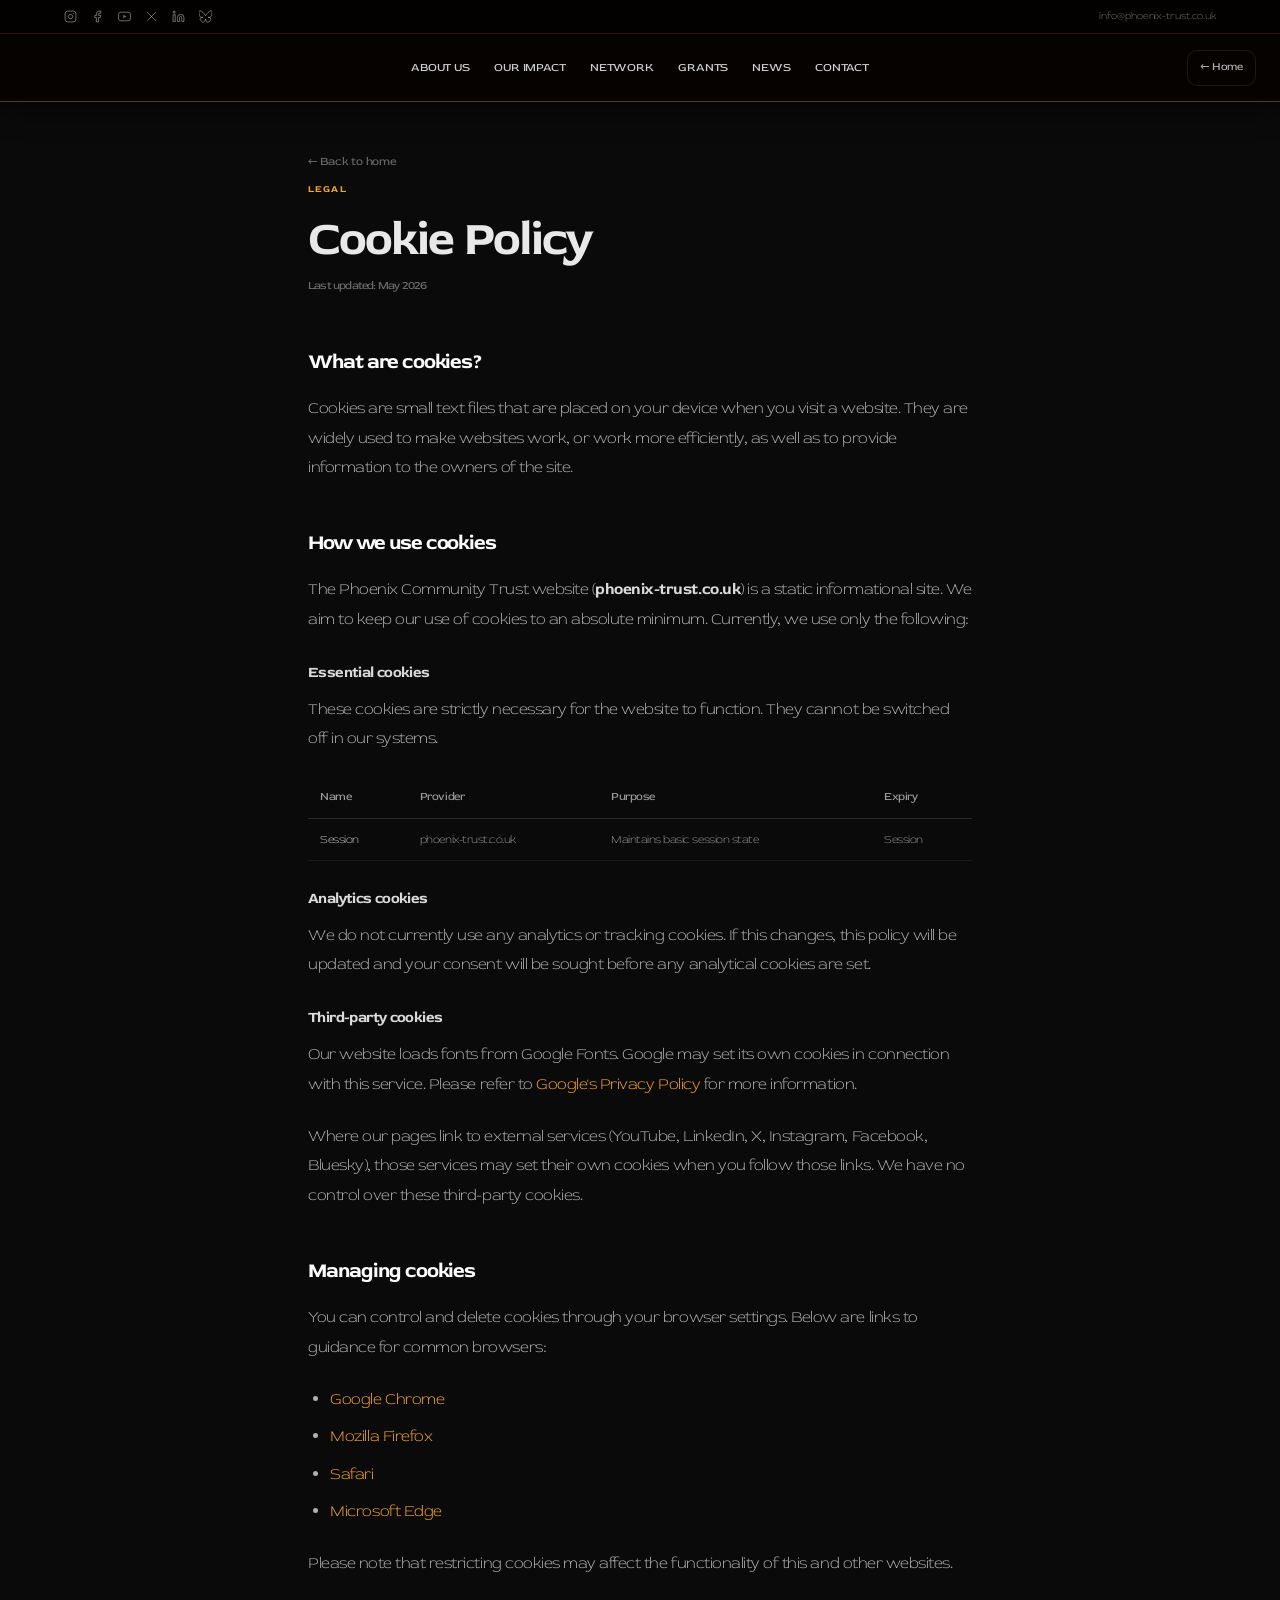
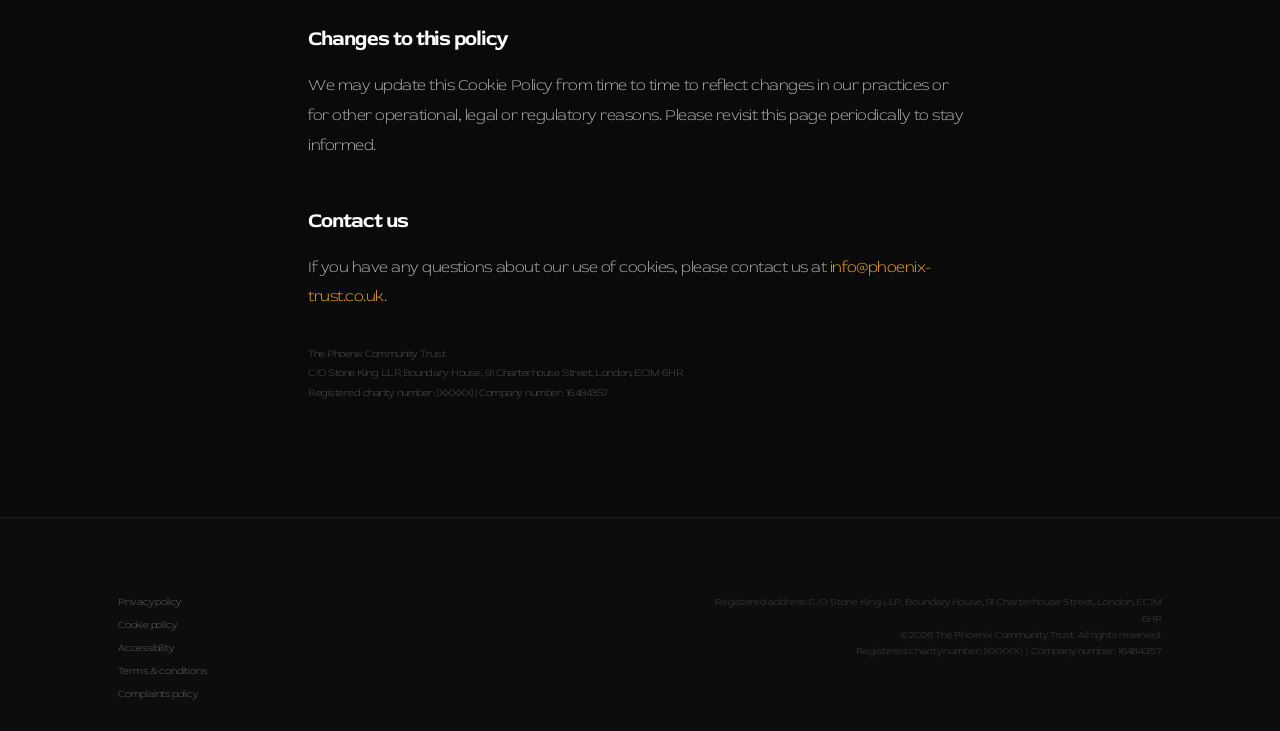
==== commit 59fb8744: "Add privacy, accessibility, terms & complaints pages; update all footers - privacy.html: UK GDPR com" ====
--- a/cookies.html
+++ b/cookies.html
@@ -129,6 +129,9 @@
         <nav class="footer-legal" aria-label="Legal links">
           <a href="privacy.html">Privacy policy</a>
           <a href="cookies.html" aria-current="page">Cookie policy</a>
+          <a href="accessibility.html">Accessibility</a>
+          <a href="terms.html">Terms &amp; conditions</a>
+          <a href="complaints.html">Complaints policy</a>
         </nav>
         <p class="footer-reg">
           Registered address: C/O Stone King LLP, Boundary House, 91 Charterhouse Street, London, EC1M 6HR<br>
--- a/styles.css
+++ b/styles.css
@@ -995,6 +995,33 @@
   letter-spacing: -0.05em; color: #fff;
   margin: 2em 0 0.6em;
 }
+.article-body h3 {
+  font-size: 0.95rem; font-weight: 700;
+  letter-spacing: -0.04em; color: rgba(255,255,255,0.85);
+  margin: 1.6em 0 0.5em;
+}
+.article-body ul, .article-body ol {
+  padding-left: 1.4em; margin-bottom: 1.4em;
+}
+.article-body li { margin-bottom: 0.5em; }
+.article-body a { color: var(--orange); transition: opacity 0.2s; }
+.article-body a:hover { opacity: 0.8; }
+.article-body strong { color: rgba(255,255,255,0.85); font-weight: 700; }
+.article-body table {
+  width: 100%; border-collapse: collapse; margin: 1.6em 0;
+  font-size: 0.78rem;
+}
+.article-body th {
+  padding: 10px 12px; text-align: left;
+  color: rgba(255,255,255,0.5); font-weight: 400;
+  border-bottom: 1px solid rgba(255,255,255,0.12);
+}
+.article-body td {
+  padding: 10px 12px;
+  border-bottom: 1px solid rgba(255,255,255,0.06);
+  color: rgba(255,255,255,0.65);
+  vertical-align: top;
+}
 .article-body blockquote {
   border-left: 2px solid var(--orange); padding-left: 20px;
   margin: 1.6em 0; color: rgba(255,255,255,0.45); font-style: italic;
@@ -1019,12 +1046,17 @@
    RESPONSIVE — MOBILE ≤ 600px
    ============================================================ */
 @media (max-width: 600px) {
-  :root { --h: 60px; --topbar: 0px; }
-  .topbar { display: none; }
+  :root { --h: 60px; --topbar: 30px; }
+  .topbar { height: var(--topbar); }
+  .topbar-inner { padding: 0 14px; }
+  .topbar-socials { gap: 10px; }
+  .tb-email { font-size: 0.6rem; }
   .section  { padding: 80px 0; }
   .container{ padding: 0 20px; }
   .site-header { padding: 0 16px; }
-  .trustees-grid { grid-template-columns: 1fr; }
+  .trustees-grid { grid-template-columns: repeat(2, 1fr); gap: 12px; }
+  .tcard-name { font-size: 0.78rem; }
+  .tcard-bio  { font-size: 0.62rem; }
   .footer-bottom { flex-direction: column; }
   .footer-reg { text-align: left; }
 
